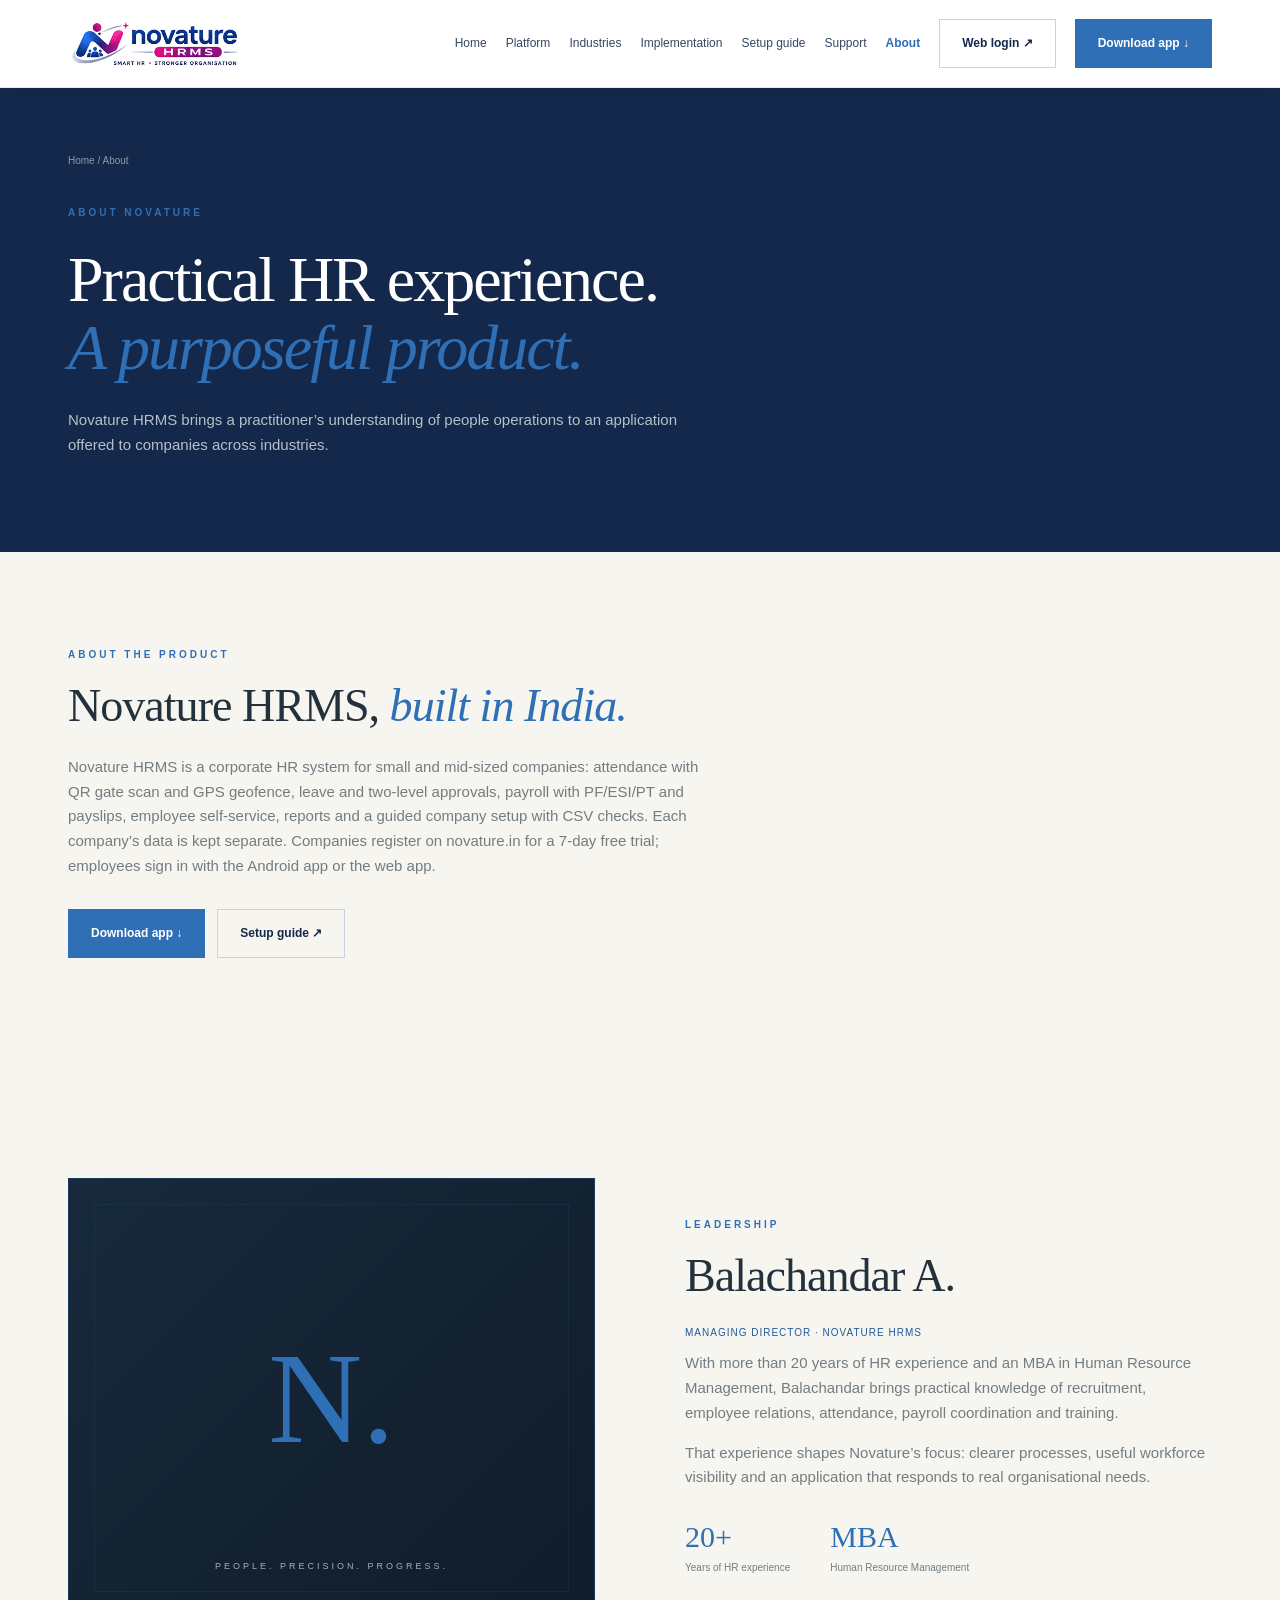
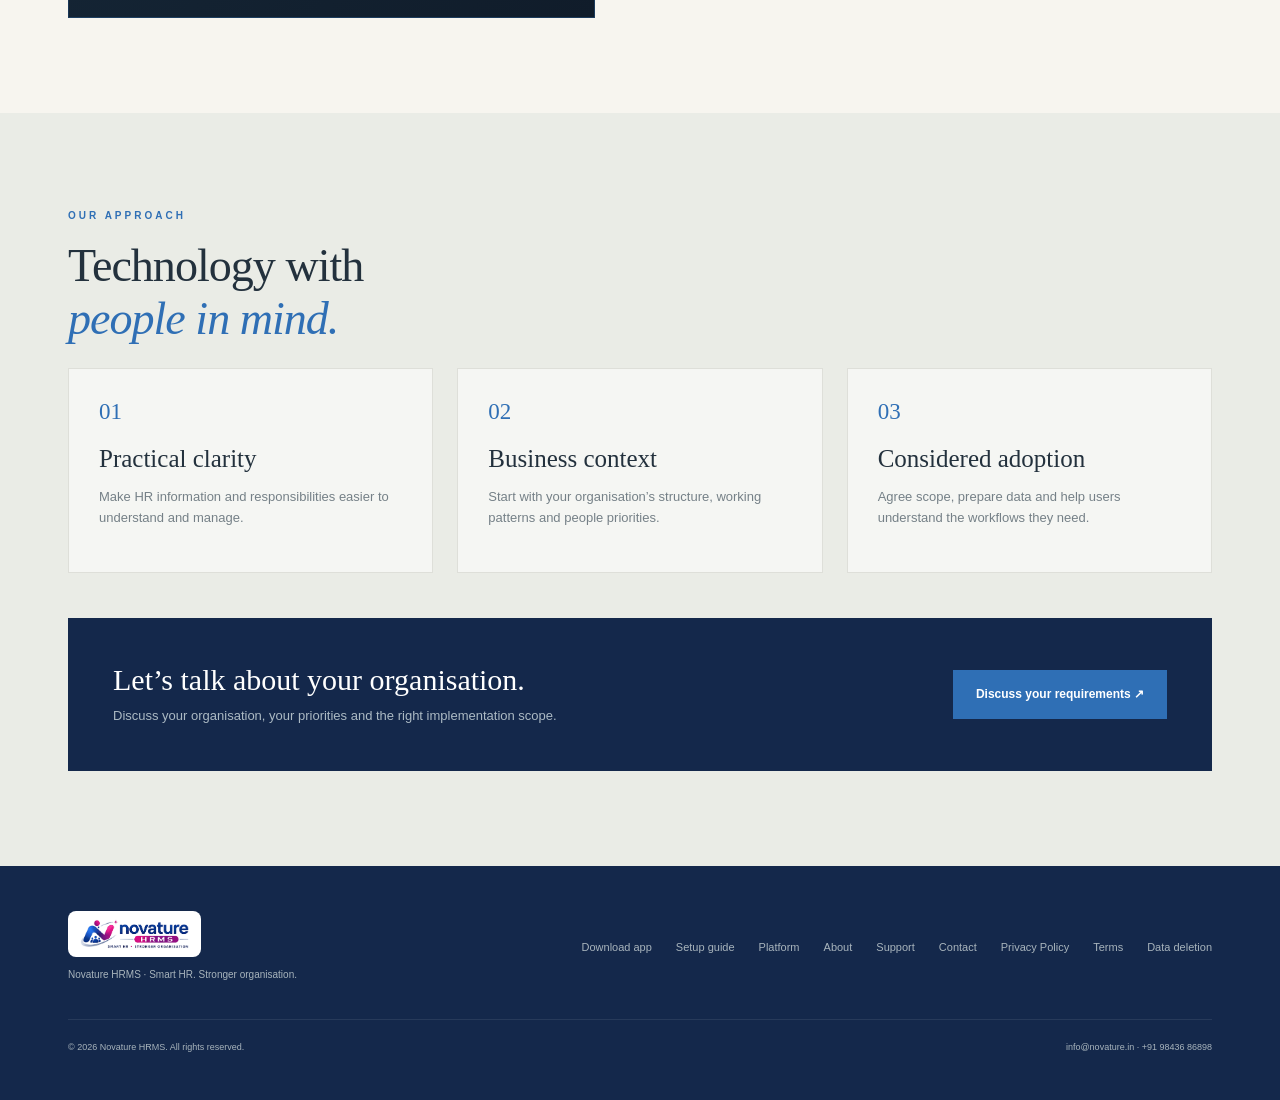
==== about.html @ b503717e "Novature HRMS website" ====
<!doctype html><html lang="en"><head><meta charset="utf-8"><meta name="viewport" content="width=device-width,initial-scale=1"><title>About Novature &amp; Balachandar A. | Novature HRMS</title><meta name="description" content="Meet Balachandar A., Managing Director of Novature HRMS, with more than 20 years of HR experience."><link rel="canonical" href="https://novature.in/about.html"><meta property="og:title" content="About Novature &amp; Balachandar A. | Novature HRMS"><meta property="og:description" content="Meet Balachandar A., Managing Director of Novature HRMS, with more than 20 years of HR experience."><meta property="og:type" content="website"><meta property="og:url" content="https://novature.in/about.html"><meta name="theme-color" content="#14284b"><link rel="icon" href="assets/icon-192.png" type="image/png"><link rel="apple-touch-icon" href="assets/icon-192.png"><meta property="og:image" content="https://novature.in/assets/og-image.png"><meta name="twitter:card" content="summary_large_image"><link rel="stylesheet" href="assets/styles.css"><script src="assets/site.js" defer></script></head><body><a class="skip" href="#main" style="position:absolute;left:-9999px" onfocus="this.style.left='15px'" onblur="this.style.left='-9999px'">Skip to content</a><header><nav class="wrap nav" aria-label="Main navigation"><a class="brand" href="index.html"><img src="assets/novature_logo.png" alt="Novature HRMS – Smart HR, Stronger Organisation" width="190" height="57"></a><button class="menu" aria-controls="navlinks" aria-expanded="false">Menu</button><div class="links" id="navlinks"><a href="index.html">Home</a><a href="platform.html">Platform</a><a href="industries.html">Industries</a><a href="implementation.html">Implementation</a><a href="guide.html">Setup guide</a><a href="support.html">Support</a><a href="about.html" aria-current="page">About</a><a class="btn ghostnav" href="https://balachandarhr.github.io/novaturehrms-site/app/">Web login ↗</a><a class="btn" href="download.html">Download app ↓</a></div></nav></header><main id="main"><section class="pagehero"><div class="wrap"><div class="breadcrumb"><a href="index.html">Home</a> / About</div><div class="eyebrow">ABOUT NOVATURE</div><h1>Practical HR experience.<br><em>A purposeful product.</em></h1><p class="lead">Novature HRMS brings a practitioner’s understanding of people operations to an application offered to companies across industries.</p></div></section><section class="section"><div class="wrap"><div class="eyebrow">ABOUT THE PRODUCT</div><h2>Novature HRMS, <em>built in India.</em></h2><p class="widelead">Novature HRMS is a corporate HR system for small and mid-sized companies: attendance with QR gate scan and GPS geofence, leave and two-level approvals, payroll with PF/ESI/PT and payslips, employee self-service, reports and a guided company setup with CSV checks. Each company’s data is kept separate. Companies register on novature.in for a 7-day free trial; employees sign in with the Android app or the web app.</p><div class="actions"><a class="btn" href="download.html">Download app ↓</a><a class="btn ghost dark" href="guide.html">Setup guide ↗</a></div></div></section><section class="section"><div class="wrap split"><div class="monogram" aria-hidden="true"><strong>N.</strong><small>PEOPLE. PRECISION. PROGRESS.</small></div><div><div class="eyebrow">LEADERSHIP</div><h2>Balachandar A.</h2><p class="pill">MANAGING DIRECTOR · NOVATURE HRMS</p><p class="widelead">With more than 20 years of HR experience and an MBA in Human Resource Management, Balachandar brings practical knowledge of recruitment, employee relations, attendance, payroll coordination and training.</p><p class="widelead">That experience shapes Novature’s focus: clearer processes, useful workforce visibility and an application that responds to real organisational needs.</p><div class="credentials"><div><strong>20+</strong><small style="color:#737e83">Years of HR experience</small></div><div><strong>MBA</strong><small style="color:#737e83">Human Resource Management</small></div></div></div></div></section><section class="section approach"><div class="wrap"><div class="eyebrow">OUR APPROACH</div><h2>Technology with<br><em>people in mind.</em></h2><div class="cards"><article class="card"><span class="num">01</span><h3>Practical clarity</h3><p>Make HR information and responsibilities easier to understand and manage.</p></article><article class="card"><span class="num">02</span><h3>Business context</h3><p>Start with your organisation’s structure, working patterns and people priorities.</p></article><article class="card"><span class="num">03</span><h3>Considered adoption</h3><p>Agree scope, prepare data and help users understand the workflows they need.</p></article></div><div class="callout"><div><h3>Let’s talk about your organisation.</h3><p>Discuss your organisation, your priorities and the right implementation scope.</p></div><a class="btn" href="contact.html">Discuss your requirements ↗</a></div></div></section></main><footer><div class="wrap"><div class="foot"><div><a class="brand fbrand" href="index.html"><img src="assets/novature_logo.png" alt="Novature HRMS" width="170" height="51"></a><p>Novature HRMS · Smart HR. Stronger organisation.</p></div><div class="footnav"><a href="download.html">Download app</a><a href="guide.html">Setup guide</a><a href="platform.html">Platform</a><a href="about.html">About</a><a href="support.html">Support</a><a href="contact.html">Contact</a><a href="privacy.html">Privacy Policy</a><a href="terms.html">Terms</a><a href="data-deletion.html">Data deletion</a></div></div><div class="copyright"><span>© 2026 Novature HRMS. All rights reserved.</span><span><a href="mailto:info@novature.in">info@novature.in</a> · <a href="tel:+919843686898">+91 98436 86898</a></span></div></div></footer></body></html>
---- assets/styles.css ----
:root{--navy:#14284b;--ink:#23313d;--gold:#2f6fb5;--paper:#f7f5ef;--line:#dedfd9}*{box-sizing:border-box}html{scroll-behavior:smooth;scroll-padding-top:90px}body{margin:0;color:var(--ink);background:var(--paper);font:15px/1.65 Arial,sans-serif}a{color:inherit;text-decoration:none}button,input,select,textarea{font:inherit}button,a,input,select,textarea{outline-offset:5px}button{cursor:pointer}.wrap{max-width:1240px;margin:auto;padding:0 48px}.eyebrow{text-transform:uppercase;letter-spacing:3px;font-size:10px;font-weight:bold;color:var(--gold)}header{position:sticky;top:0;z-index:10;background:#ffffff;border-bottom:1px solid #ffffff15;color:white}.nav{height:87px;display:flex;align-items:center;justify-content:space-between;gap:30px}.brand{font-size:27px;letter-spacing:1px;line-height:1}.brand b{font-weight:500}.brand small{display:block;font-size:8px;letter-spacing:4px;margin-top:9px;color:#2f6fb5}.mark{color:var(--gold);margin-right:8px}.links{display:flex;align-items:center;gap:30px;font-size:12px;color:#cbd0d4}.btn{display:inline-flex;align-items:center;justify-content:center;gap:25px;padding:14px 22px;border:1px solid var(--gold);background:var(--gold);color:var(--navy);font-size:12px;font-weight:bold}.btn.ghost{background:transparent;color:inherit;border-color:#ffffff40}.menu{display:none;background:none;color:white;border:1px solid #ffffff50;padding:7px 12px}.hero{background:var(--navy);color:#fff;overflow:hidden;position:relative}.hero:before{content:'';position:absolute;width:700px;height:700px;border-radius:50%;border:1px solid #ffffff08;right:-100px;top:-90px;box-shadow:0 0 0 85px #ffffff02,0 0 0 170px #ffffff02}.hero-grid{display:grid;grid-template-columns:1fr 1fr;gap:65px;align-items:center;min-height:655px;padding-top:72px;padding-bottom:85px;position:relative}h1,h2,h3,p{margin-top:0}h1{font:normal clamp(46px,5vw,68px)/1.07 Georgia,serif;letter-spacing:-2px;margin:25px 0}h1 em,h2 em{color:var(--gold);font-weight:normal}h1 em{display:block}.lead{color:#b7c0c8;max-width:450px;font-size:15px}.actions{display:flex;gap:12px;margin:30px 0}.micro{color:#83919d;font-size:10px;letter-spacing:1px}.dash{background:#f7f8f6;color:var(--ink);border-radius:9px;box-shadow:0 25px 80px #0005;transform:perspective(1100px) rotateY(-7deg);border:6px solid #ffffff12}.dash-top{display:flex;align-items:center;justify-content:space-between;padding:18px;border-bottom:1px solid var(--line);font-size:10px}.dots{color:var(--gold);letter-spacing:4px}.dashboard{display:grid;grid-template-columns:92px 1fr;min-height:330px}.side{background:#eaece8;padding:20px 12px;font-size:8px;line-height:3}.side b{background:var(--navy);display:block;color:white;padding:0 6px;border-radius:4px}.db-main{padding:22px}.db-main h3{font-size:17px;margin-bottom:1px}.db-main p{font-size:8px;color:#7a8389}.stats{display:grid;grid-template-columns:repeat(3,1fr);gap:10px;margin:17px 0}.stat{border:1px solid var(--line);padding:12px;border-radius:5px;font-size:8px}.stat strong{display:block;font-size:22px;font-weight:500}.stat span{font-size:7px;color:#598373}.chart{border:1px solid var(--line);padding:14px;border-radius:5px;font-size:9px}.bars{height:94px;display:flex;gap:13px;align-items:end;margin:15px 0 6px;border-bottom:1px solid var(--line)}.bars i{flex:1;background:#14284b;border-radius:3px 3px 0 0}.bars i:nth-child(even){background:#2f6fb5}.axis{display:flex;justify-content:space-around;font-size:7px;color:#81898b}.sample{text-align:right;font-size:9px;color:#9aa6af;margin-top:14px}.ribbon{border-bottom:1px solid var(--line)}.ribbon .wrap{display:flex;justify-content:space-between;align-items:center;gap:30px;padding-top:25px;padding-bottom:25px;font-size:11px}.ribbon span{color:#7b8589;font-size:9px;letter-spacing:2px}.section{padding:95px 0}h2{font:normal clamp(34px,3.6vw,48px)/1.15 Georgia,serif;letter-spacing:-1px;margin:16px 0 22px}.section-intro{display:flex;align-items:end;justify-content:space-between;gap:60px;margin-bottom:45px}.section-intro>p{max-width:350px;color:#788186;font-size:13px}.tabs{display:flex;gap:8px;margin-bottom:26px;flex-wrap:wrap}.tab{background:transparent;border:1px solid var(--line);padding:10px 18px;font-size:11px;color:var(--ink)}.tab.active{background:var(--navy);color:white;border-color:var(--navy)}.features{display:grid;grid-template-columns:repeat(3,1fr);gap:1px;background:var(--line);border:1px solid var(--line)}.feature{padding:30px;background:var(--paper);min-height:225px}.feature .num{color:var(--gold);font:24px Georgia,serif}.feature h3{font-size:16px;margin:19px 0 9px}.feature p{font-size:12px;color:#737e83;margin-bottom:0}.feature[hidden]{display:none}.approach{background:#eaece6}.split{display:grid;grid-template-columns:1fr 1fr;gap:90px;align-items:center}.process{border-top:1px solid #c9cfca}.step{display:grid;grid-template-columns:35px 1fr;gap:15px;padding:22px 0;border-bottom:1px solid #c9cfca}.step span{font:20px Georgia;color:var(--gold)}.step h3{font-size:14px;margin:0 0 5px}.step p{font-size:12px;color:#717b7e;margin:0}.quote{border-left:2px solid var(--gold);padding-left:25px;font:25px/1.4 Georgia;max-width:420px}.roles{display:grid;grid-template-columns:repeat(3,1fr);gap:28px}.role{border-top:2px solid var(--gold);padding-top:25px}.role small{color:#7b8589;font-size:10px}.role h3{font:26px Georgia;margin:12px 0}.role ul{padding-left:18px;font-size:12px;color:#727d83;line-height:2}.founder{background:var(--navy);color:white}.founder p{color:#aebbc4}.monogram{border:1px solid #2f6fb550;aspect-ratio:1.2;display:flex;align-items:center;justify-content:center;position:relative;background:linear-gradient(135deg,#172a3b,#101c2a)}.monogram:before{content:'';position:absolute;inset:25px;border:1px solid #2f6fb520}.monogram strong{font:130px Georgia;color:var(--gold);font-weight:normal}.monogram small{position:absolute;bottom:43px;font-size:9px;letter-spacing:3px;color:#a4b1bc}.credentials{display:flex;gap:40px;margin-top:30px}.credentials strong{font:30px Georgia;display:block;color:var(--gold)}.credentials small{font-size:10px;color:#aebbc4}.faq{max-width:850px;margin:auto}details{border-bottom:1px solid var(--line);padding:22px 0}summary{cursor:pointer;font-size:15px;list-style:none;display:flex;justify-content:space-between;gap:20px}summary:after{content:'+';color:var(--gold)}details[open] summary:after{content:'−'}details p{color:#758087;font-size:13px;margin:15px 30px 0 0}.contact{background:#eaece6}.contact form{background:var(--paper);padding:35px;border:1px solid var(--line)}label{font-size:11px;display:block;margin-bottom:15px}input,select,textarea{display:block;width:100%;padding:11px;margin-top:5px;background:transparent;border:1px solid #cdd2cc;color:var(--ink);border-radius:0}textarea{resize:vertical;min-height:90px}.form-row{display:grid;grid-template-columns:1fr 1fr;gap:15px}.note{font-size:10px;color:#778185;margin:15px 0 0}.status{font-size:12px;white-space:pre-line}.out{width:100%;min-height:150px}footer{background:var(--navy);color:#a8b4bc;padding:45px 0}.foot{display:flex;justify-content:space-between;gap:30px;align-items:center}.foot p{font-size:10px;margin:10px 0 0}.footnav{display:flex;gap:24px;font-size:11px}.copyright{margin-top:35px;padding-top:20px;border-top:1px solid #ffffff15;display:flex;justify-content:space-between;font-size:9px}.reveal{animation:rise .8s ease both}@keyframes rise{from{opacity:0;transform:translateY(20px)}to{opacity:1;transform:translateY(0)}}@media(max-width:1000px){.wrap{padding-left:25px;padding-right:25px}.hero-grid{gap:30px}.split{gap:40px}.links{gap:18px}}@media(max-width:760px){.nav{height:75px}.menu{display:block}.links{display:none;position:absolute;left:0;right:0;top:75px;background:var(--navy);padding:25px;flex-direction:column;align-items:start}.links.open{display:flex}.hero-grid,.split{grid-template-columns:1fr}.hero-grid{padding-top:45px;gap:35px;padding-bottom:50px}.dash{transform:none}.section{padding:60px 0}.section-intro{display:block}.features,.roles{grid-template-columns:1fr}.feature{min-height:0}.ribbon .wrap{flex-wrap:wrap;justify-content:center;gap:15px 25px}.ribbon span{width:100%;text-align:center}.monogram{max-height:300px}.contact form{padding:22px}.foot{align-items:start;flex-direction:column}.form-row{grid-template-columns:1fr}.copyright{gap:20px}.actions{flex-wrap:wrap}h1{font-size:50px}.credentials{gap:28px}}@media(prefers-reduced-motion:reduce){html{scroll-behavior:auto}.reveal{animation:none}}

.pagehero{background:var(--navy);color:white;padding:65px 0 80px;position:relative;overflow:hidden}.pagehero h1{max-width:830px;font-size:clamp(43px,5vw,64px)}.pagehero .lead{max-width:640px}.breadcrumb{color:#8e9ca8;font-size:10px;margin-bottom:35px}.nav{gap:18px}.links{gap:19px}.links a[aria-current=page]{color:var(--gold)}.badge{padding:7px 12px;border:1px solid #2f6fb550;color:#9fc0e6;font-size:10px;display:inline-block}.widelead{max-width:640px;color:#727d83}.cards{display:grid;grid-template-columns:repeat(3,1fr);gap:24px}.card{padding:30px;border:1px solid var(--line);background:#fff8}.card h3{font:25px/1.2 Georgia;margin:17px 0 12px}.card p{font-size:13px;color:#758087}.card ul{font-size:12px;padding-left:18px;color:#758087;line-height:1.9}.card .num{color:var(--gold);font:23px Georgia}.textlink{font-size:12px;color:#1f5a9e;border-bottom:1px solid #2f6fb560;padding-bottom:4px}.callout{padding:45px;background:var(--navy);color:white;display:flex;align-items:center;justify-content:space-between;gap:30px;margin-top:45px}.callout h3{font:30px Georgia;margin:0 0 8px}.callout p{color:#acbac4;font-size:13px;margin:0}.module{display:grid;grid-template-columns:65px 1fr 1fr;gap:30px;padding:35px 0;border-bottom:1px solid var(--line)}.module h3{font:26px Georgia}.module p{font-size:13px;color:#738086}.module ul{font-size:12px;color:#738086;padding-left:18px;margin-top:0;line-height:2}.module .num{font:28px Georgia;color:var(--gold)}.valuebar{display:grid;grid-template-columns:repeat(3,1fr);gap:30px;margin-top:32px}.valuebar div{border-top:1px solid #2f6fb570;padding-top:20px}.valuebar strong{font:24px Georgia;display:block}.valuebar p{font-size:12px;color:#758087}.supportline{border:1px solid var(--line);padding:22px;margin-bottom:15px}.supportline h3{font-size:14px;margin:0 0 5px}.supportline p{font-size:12px;color:#748087;margin:0}.privacy{max-width:800px}.privacy h3{font:25px Georgia;margin-top:30px}.privacy p,.privacy li{color:#748087;font-size:14px}.contactinfo p{margin-bottom:17px}.contactinfo .label{display:block;font-size:9px;letter-spacing:2px;color:var(--gold);margin-bottom:3px}.footnav{flex-wrap:wrap}.pagehero em{display:inline}.section-intro h2{max-width:700px}.form-row{gap:16px}.legalnote{font-size:11px;color:#788388;margin:26px 0 0}.formnotice{font-size:11px;color:#788388}.pill{color:#1f5a9e;font-size:10px;letter-spacing:1px}.module-list{border-top:1px solid var(--line)}@media(max-width:1000px){.links{gap:12px;font-size:11px}.links .btn{padding:10px 12px}.wrap{padding-left:28px;padding-right:28px}}@media(max-width:850px){.menu{display:block}.links{display:none;position:absolute;top:87px;left:0;right:0;background:var(--navy);padding:25px;flex-direction:column;align-items:start}.links.open{display:flex}.cards{grid-template-columns:1fr 1fr}.module{grid-template-columns:45px 1fr}.module ul{grid-column:2}}@media(max-width:760px){.links{top:75px}.cards,.valuebar{grid-template-columns:1fr}.callout{padding:28px;align-items:start;flex-direction:column}.pagehero{padding:40px 0 55px}.module{gap:15px}.card{padding:25px}.footnav{gap:16px}}

header{color:var(--navy);border-bottom:1px solid #e3e7ee;box-shadow:0 1px 8px #14284b10}.links{color:#33475f}.links a[aria-current=page]{color:var(--gold);font-weight:bold}.brand img{height:52px;width:auto;display:block}.fbrand img{height:46px;background:#fff;padding:6px 10px;border-radius:8px}
.btn.ghostnav{background:transparent;color:var(--navy);border:1px solid #c9d3e0}.btn.ghost.dark{color:var(--navy);border-color:#c9d3e0}
.btn.big{font-size:16px;padding:18px 30px}.dlbtns{margin-top:28px}
.guide{display:grid;gap:34px;margin-top:35px}.gstep{display:grid;grid-template-columns:1.2fr 1fr;gap:40px;align-items:center;padding:30px;border:1px solid var(--line);background:#fff}.gstep h3{font:24px/1.25 Georgia;margin:10px 0}.gstep p{color:#5d6b78}.gstep .num{color:var(--gold);font:26px Georgia}.small{font-size:12px}
.shot{margin:0;text-align:center}.shot img{max-width:100%;max-height:560px;border-radius:14px;border:1px solid #d9dee6;box-shadow:0 10px 30px #14284b20}
.mphone{width:260px;margin:auto;border:8px solid #1d2733;border-radius:26px;background:#fff;text-align:left;padding-bottom:10px;font-size:13px}.mbar{background:#f1f3f6;padding:14px;font-weight:bold;border-radius:16px 16px 0 0}.mrow{display:grid;grid-template-columns:1fr 40px;padding:12px 14px;border-bottom:1px solid #eee}.mrow small{grid-column:1;color:#888}.tog{grid-row:1/3;grid-column:2;align-self:center;width:36px;height:20px;border-radius:10px;background:#ccc;position:relative}.tog:after{content:'';position:absolute;top:2px;left:2px;width:16px;height:16px;border-radius:50%;background:#fff}.tog.on{background:#2f6fb5}.tog.on:after{left:18px}.mcap{font-size:10px;color:#888;padding:0 14px}
.cards.three{margin-top:45px}.product{background:#eef2f7}.prodgrid{display:grid;grid-template-columns:1fr 1.1fr;gap:50px;align-items:start}.phones{display:flex;gap:18px;justify-content:center}.phones img{width:46%;border-radius:16px;border:1px solid #d3dae4;box-shadow:0 12px 30px #14284b25;align-self:flex-start}.phones img+img{margin-top:50px}.feats .step{display:flex;gap:18px;padding:14px 0;border-bottom:1px solid #d9e0ea}.feats .step span{color:var(--gold);font:20px Georgia}.feats h3{margin:0 0 4px;font-size:16px}.feats p{margin:0;font-size:13px;color:#5d6b78}.feats .actions{margin-top:25px;align-items:center;gap:16px}
.pricing{margin-top:45px;padding:32px 40px;background:var(--navy);color:#fff;display:flex;justify-content:space-between;align-items:center;gap:25px}.pricing h3{font:40px Georgia;margin:6px 0}.pricing small{font-size:14px;color:#b8c7da}.pricing p{margin:0;color:#b8c7da;font-size:13px}
.legal table{border-collapse:collapse;width:100%;font-size:13px}.legal td,.legal th{border:1px solid var(--line);padding:8px;text-align:left;vertical-align:top}.legal a{color:#1f5a9e;text-decoration:underline}
@media(max-width:850px){.links{background:#fff;box-shadow:0 8px 20px #0002}.prodgrid,.gstep{grid-template-columns:1fr}.gstep{padding:22px}.pricing{flex-direction:column;align-items:start}}
@media(max-width:760px){.brand img{height:42px}.shot img{max-height:460px}}
.menu{color:var(--navy)!important;border-color:#c9d3e0!important}
.btn{color:#fff}.btn.ghost{color:#fff}.btn.ghostnav,.btn.ghost.dark{color:var(--navy)}
.links a.btn[aria-current=page]{color:#fff}
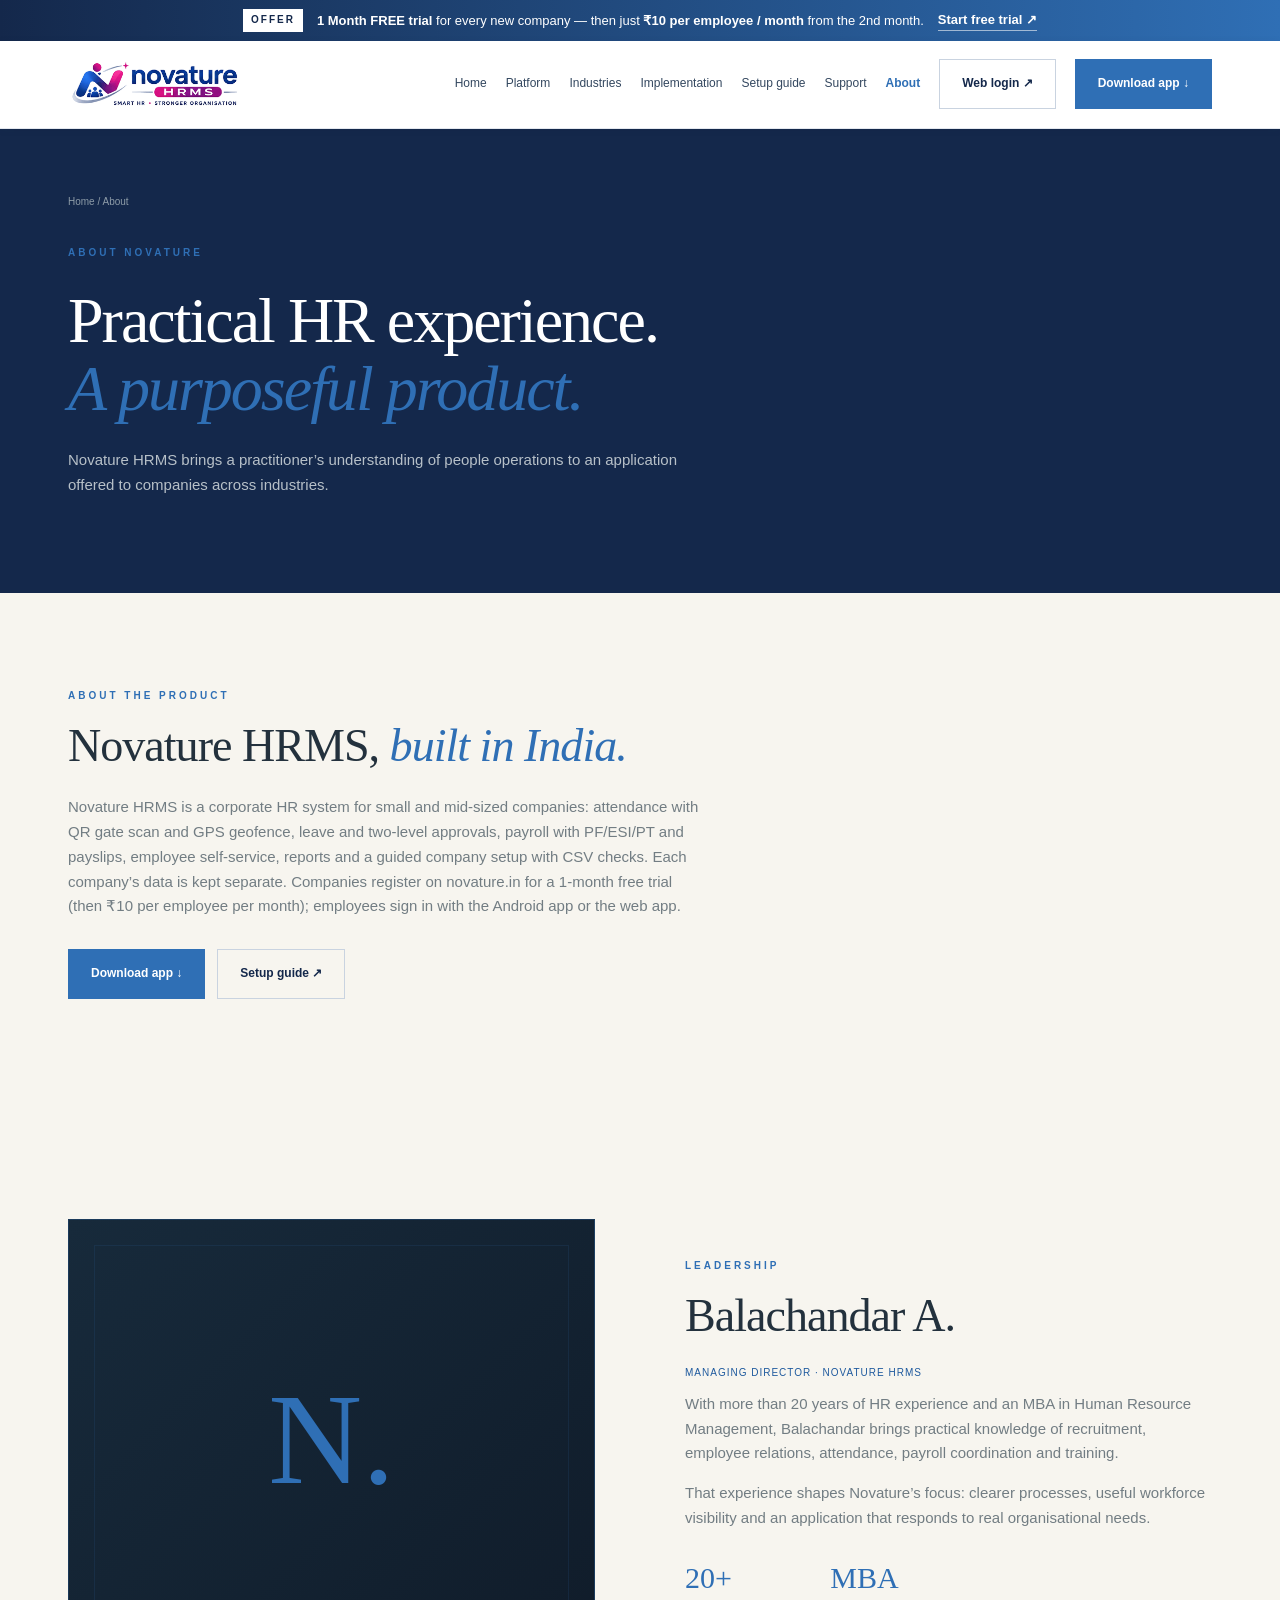
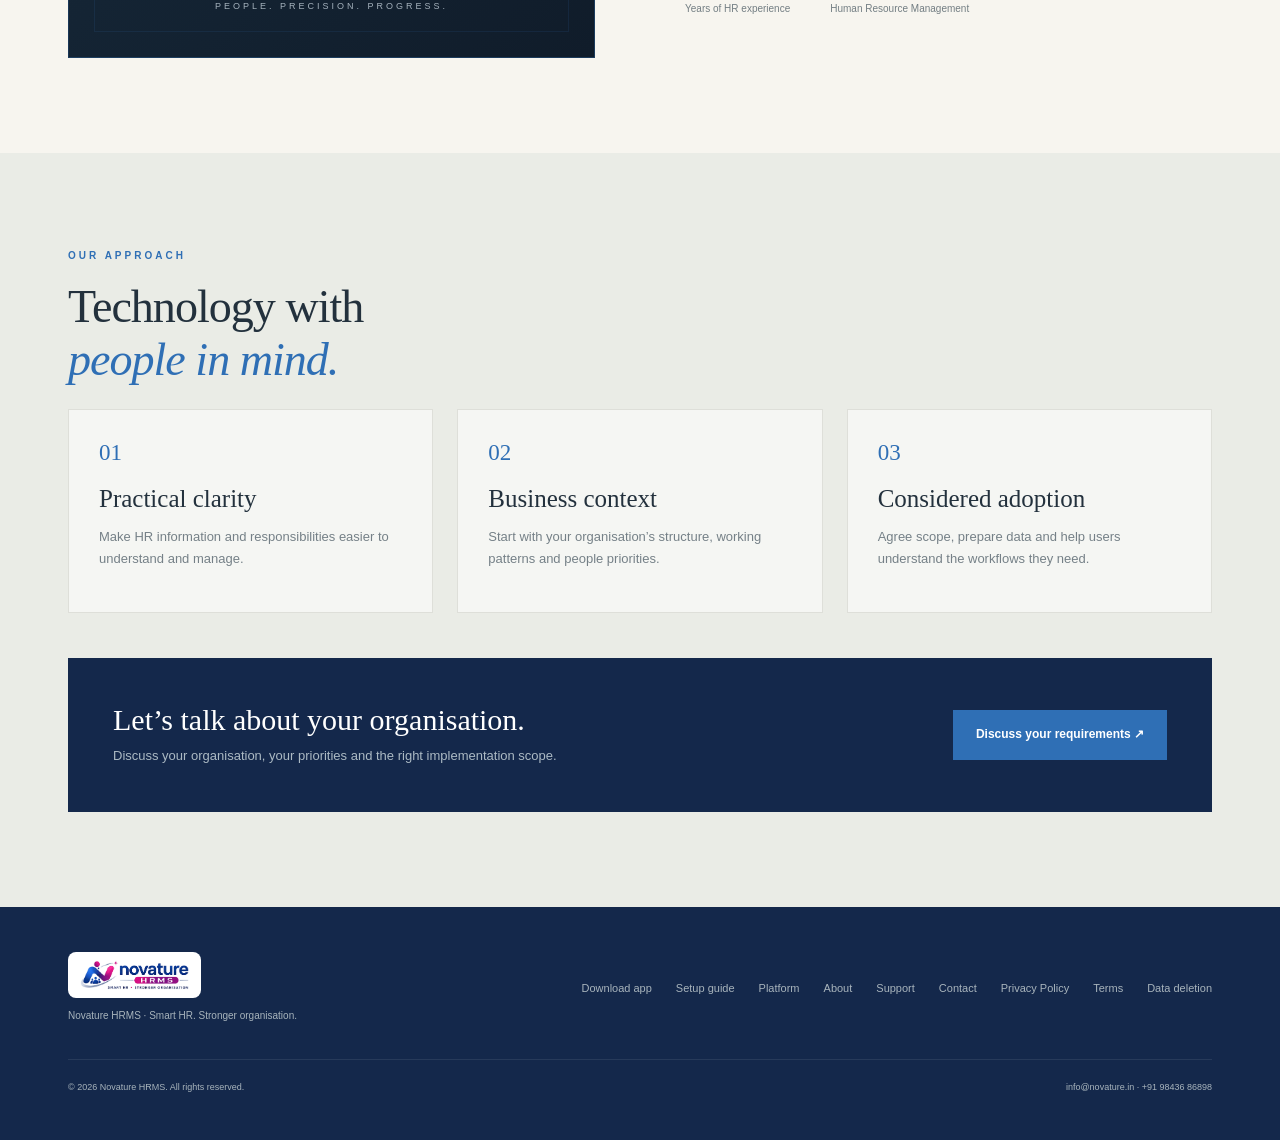
==== commit 3004d837: "Offer: 1 Month FREE trial for every new company, then ₹10/employee/month — offer bar on every page, " ====
--- a/about.html
+++ b/about.html
@@ -1 +1 @@
-<!doctype html><html lang="en"><head><meta charset="utf-8"><meta name="viewport" content="width=device-width,initial-scale=1"><title>About Novature &amp; Balachandar A. | Novature HRMS</title><meta name="description" content="Meet Balachandar A., Managing Director of Novature HRMS, with more than 20 years of HR experience."><link rel="canonical" href="https://novature.in/about.html"><meta property="og:title" content="About Novature &amp; Balachandar A. | Novature HRMS"><meta property="og:description" content="Meet Balachandar A., Managing Director of Novature HRMS, with more than 20 years of HR experience."><meta property="og:type" content="website"><meta property="og:url" content="https://novature.in/about.html"><meta name="theme-color" content="#14284b"><link rel="icon" href="assets/icon-192.png" type="image/png"><link rel="apple-touch-icon" href="assets/icon-192.png"><meta property="og:image" content="https://novature.in/assets/og-image.png"><meta name="twitter:card" content="summary_large_image"><link rel="stylesheet" href="assets/styles.css"><script src="assets/site.js" defer></script></head><body><a class="skip" href="#main" style="position:absolute;left:-9999px" onfocus="this.style.left='15px'" onblur="this.style.left='-9999px'">Skip to content</a><header><nav class="wrap nav" aria-label="Main navigation"><a class="brand" href="index.html"><img src="assets/novature_logo.png" alt="Novature HRMS – Smart HR, Stronger Organisation" width="190" height="57"></a><button class="menu" aria-controls="navlinks" aria-expanded="false">Menu</button><div class="links" id="navlinks"><a href="index.html">Home</a><a href="platform.html">Platform</a><a href="industries.html">Industries</a><a href="implementation.html">Implementation</a><a href="guide.html">Setup guide</a><a href="support.html">Support</a><a href="about.html" aria-current="page">About</a><a class="btn ghostnav" href="https://balachandarhr.github.io/novaturehrms-site/app/">Web login ↗</a><a class="btn" href="download.html">Download app ↓</a></div></nav></header><main id="main"><section class="pagehero"><div class="wrap"><div class="breadcrumb"><a href="index.html">Home</a> / About</div><div class="eyebrow">ABOUT NOVATURE</div><h1>Practical HR experience.<br><em>A purposeful product.</em></h1><p class="lead">Novature HRMS brings a practitioner’s understanding of people operations to an application offered to companies across industries.</p></div></section><section class="section"><div class="wrap"><div class="eyebrow">ABOUT THE PRODUCT</div><h2>Novature HRMS, <em>built in India.</em></h2><p class="widelead">Novature HRMS is a corporate HR system for small and mid-sized companies: attendance with QR gate scan and GPS geofence, leave and two-level approvals, payroll with PF/ESI/PT and payslips, employee self-service, reports and a guided company setup with CSV checks. Each company’s data is kept separate. Companies register on novature.in for a 7-day free trial; employees sign in with the Android app or the web app.</p><div class="actions"><a class="btn" href="download.html">Download app ↓</a><a class="btn ghost dark" href="guide.html">Setup guide ↗</a></div></div></section><section class="section"><div class="wrap split"><div class="monogram" aria-hidden="true"><strong>N.</strong><small>PEOPLE. PRECISION. PROGRESS.</small></div><div><div class="eyebrow">LEADERSHIP</div><h2>Balachandar A.</h2><p class="pill">MANAGING DIRECTOR · NOVATURE HRMS</p><p class="widelead">With more than 20 years of HR experience and an MBA in Human Resource Management, Balachandar brings practical knowledge of recruitment, employee relations, attendance, payroll coordination and training.</p><p class="widelead">That experience shapes Novature’s focus: clearer processes, useful workforce visibility and an application that responds to real organisational needs.</p><div class="credentials"><div><strong>20+</strong><small style="color:#737e83">Years of HR experience</small></div><div><strong>MBA</strong><small style="color:#737e83">Human Resource Management</small></div></div></div></div></section><section class="section approach"><div class="wrap"><div class="eyebrow">OUR APPROACH</div><h2>Technology with<br><em>people in mind.</em></h2><div class="cards"><article class="card"><span class="num">01</span><h3>Practical clarity</h3><p>Make HR information and responsibilities easier to understand and manage.</p></article><article class="card"><span class="num">02</span><h3>Business context</h3><p>Start with your organisation’s structure, working patterns and people priorities.</p></article><article class="card"><span class="num">03</span><h3>Considered adoption</h3><p>Agree scope, prepare data and help users understand the workflows they need.</p></article></div><div class="callout"><div><h3>Let’s talk about your organisation.</h3><p>Discuss your organisation, your priorities and the right implementation scope.</p></div><a class="btn" href="contact.html">Discuss your requirements ↗</a></div></div></section></main><footer><div class="wrap"><div class="foot"><div><a class="brand fbrand" href="index.html"><img src="assets/novature_logo.png" alt="Novature HRMS" width="170" height="51"></a><p>Novature HRMS · Smart HR. Stronger organisation.</p></div><div class="footnav"><a href="download.html">Download app</a><a href="guide.html">Setup guide</a><a href="platform.html">Platform</a><a href="about.html">About</a><a href="support.html">Support</a><a href="contact.html">Contact</a><a href="privacy.html">Privacy Policy</a><a href="terms.html">Terms</a><a href="data-deletion.html">Data deletion</a></div></div><div class="copyright"><span>© 2026 Novature HRMS. All rights reserved.</span><span><a href="mailto:info@novature.in">info@novature.in</a> · <a href="tel:+919843686898">+91 98436 86898</a></span></div></div></footer></body></html>+<!doctype html><html lang="en"><head><meta charset="utf-8"><meta name="viewport" content="width=device-width,initial-scale=1"><title>About Novature &amp; Balachandar A. | Novature HRMS</title><meta name="description" content="Meet Balachandar A., Managing Director of Novature HRMS, with more than 20 years of HR experience."><link rel="canonical" href="https://novature.in/about.html"><meta property="og:title" content="About Novature &amp; Balachandar A. | Novature HRMS"><meta property="og:description" content="Meet Balachandar A., Managing Director of Novature HRMS, with more than 20 years of HR experience."><meta property="og:type" content="website"><meta property="og:url" content="https://novature.in/about.html"><meta name="theme-color" content="#14284b"><link rel="icon" href="assets/icon-192.png" type="image/png"><link rel="apple-touch-icon" href="assets/icon-192.png"><meta property="og:image" content="https://novature.in/assets/og-image.png"><meta name="twitter:card" content="summary_large_image"><link rel="stylesheet" href="assets/styles.css"><script src="assets/site.js" defer></script></head><body><div class="offer-bar" role="note"><div class="wrap offer-inner"><span class="offer-tag">OFFER</span><span><b>1 Month FREE trial</b> for every new company — then just <b>₹10 per employee / month</b> from the 2nd month.</span><a class="offer-link" href="https://hrms.novature.in/app/" target="_blank" rel="noopener">Start free trial ↗</a></div></div><a class="skip" href="#main" style="position:absolute;left:-9999px" onfocus="this.style.left='15px'" onblur="this.style.left='-9999px'">Skip to content</a><header><nav class="wrap nav" aria-label="Main navigation"><a class="brand" href="index.html"><img src="assets/novature_logo.png" alt="Novature HRMS – Smart HR, Stronger Organisation" width="190" height="57"></a><button class="menu" aria-controls="navlinks" aria-expanded="false">Menu</button><div class="links" id="navlinks"><a href="index.html">Home</a><a href="platform.html">Platform</a><a href="industries.html">Industries</a><a href="implementation.html">Implementation</a><a href="guide.html">Setup guide</a><a href="support.html">Support</a><a href="about.html" aria-current="page">About</a><a class="btn ghostnav" href="https://hrms.novature.in/app/">Web login ↗</a><a class="btn" href="download.html">Download app ↓</a></div></nav></header><main id="main"><section class="pagehero"><div class="wrap"><div class="breadcrumb"><a href="index.html">Home</a> / About</div><div class="eyebrow">ABOUT NOVATURE</div><h1>Practical HR experience.<br><em>A purposeful product.</em></h1><p class="lead">Novature HRMS brings a practitioner’s understanding of people operations to an application offered to companies across industries.</p></div></section><section class="section"><div class="wrap"><div class="eyebrow">ABOUT THE PRODUCT</div><h2>Novature HRMS, <em>built in India.</em></h2><p class="widelead">Novature HRMS is a corporate HR system for small and mid-sized companies: attendance with QR gate scan and GPS geofence, leave and two-level approvals, payroll with PF/ESI/PT and payslips, employee self-service, reports and a guided company setup with CSV checks. Each company’s data is kept separate. Companies register on novature.in for a 1-month free trial (then ₹10 per employee per month); employees sign in with the Android app or the web app.</p><div class="actions"><a class="btn" href="download.html">Download app ↓</a><a class="btn ghost dark" href="guide.html">Setup guide ↗</a></div></div></section><section class="section"><div class="wrap split"><div class="monogram" aria-hidden="true"><strong>N.</strong><small>PEOPLE. PRECISION. PROGRESS.</small></div><div><div class="eyebrow">LEADERSHIP</div><h2>Balachandar A.</h2><p class="pill">MANAGING DIRECTOR · NOVATURE HRMS</p><p class="widelead">With more than 20 years of HR experience and an MBA in Human Resource Management, Balachandar brings practical knowledge of recruitment, employee relations, attendance, payroll coordination and training.</p><p class="widelead">That experience shapes Novature’s focus: clearer processes, useful workforce visibility and an application that responds to real organisational needs.</p><div class="credentials"><div><strong>20+</strong><small style="color:#737e83">Years of HR experience</small></div><div><strong>MBA</strong><small style="color:#737e83">Human Resource Management</small></div></div></div></div></section><section class="section approach"><div class="wrap"><div class="eyebrow">OUR APPROACH</div><h2>Technology with<br><em>people in mind.</em></h2><div class="cards"><article class="card"><span class="num">01</span><h3>Practical clarity</h3><p>Make HR information and responsibilities easier to understand and manage.</p></article><article class="card"><span class="num">02</span><h3>Business context</h3><p>Start with your organisation’s structure, working patterns and people priorities.</p></article><article class="card"><span class="num">03</span><h3>Considered adoption</h3><p>Agree scope, prepare data and help users understand the workflows they need.</p></article></div><div class="callout"><div><h3>Let’s talk about your organisation.</h3><p>Discuss your organisation, your priorities and the right implementation scope.</p></div><a class="btn" href="contact.html">Discuss your requirements ↗</a></div></div></section></main><footer><div class="wrap"><div class="foot"><div><a class="brand fbrand" href="index.html"><img src="assets/novature_logo.png" alt="Novature HRMS" width="170" height="51"></a><p>Novature HRMS · Smart HR. Stronger organisation.</p></div><div class="footnav"><a href="download.html">Download app</a><a href="guide.html">Setup guide</a><a href="platform.html">Platform</a><a href="about.html">About</a><a href="support.html">Support</a><a href="contact.html">Contact</a><a href="privacy.html">Privacy Policy</a><a href="terms.html">Terms</a><a href="data-deletion.html">Data deletion</a></div></div><div class="copyright"><span>© 2026 Novature HRMS. All rights reserved.</span><span><a href="mailto:info@novature.in">info@novature.in</a> · <a href="tel:+919843686898">+91 98436 86898</a></span></div></div></footer></body></html>
--- a/assets/styles.css
+++ b/assets/styles.css
@@ -17,3 +17,6 @@
 .menu{color:var(--navy)!important;border-color:#c9d3e0!important}
 .btn{color:#fff}.btn.ghost{color:#fff}.btn.ghostnav,.btn.ghost.dark{color:var(--navy)}
 .links a.btn[aria-current=page]{color:#fff}
+/* Launch offer: 1 Month FREE trial, then ₹10/employee/month */
+.offer-bar{background:linear-gradient(90deg,#14284b,#2f6fb5);color:#fff;font-size:13px}.offer-inner{display:flex;align-items:center;justify-content:center;gap:14px;flex-wrap:wrap;padding-top:9px;padding-bottom:9px;text-align:center}.offer-tag{display:inline-block;background:#fff;color:#14284b;font-weight:bold;font-size:10px;letter-spacing:2px;padding:3px 8px}.offer-link{border-bottom:1px solid #ffffff90;font-weight:bold;white-space:nowrap}.offer-link:hover{border-color:#fff}
+.offer-badge{display:inline-block;background:#fff;color:var(--navy);font-weight:bold;font-size:10px;letter-spacing:2px;padding:4px 10px;margin-bottom:10px}.offer-hl{color:#fff}.hero-offer{display:inline-flex;flex-wrap:wrap;align-items:center;gap:6px 10px;margin:18px 0 0;padding:8px 14px;border:1px solid #ffffff40;font-size:13px}
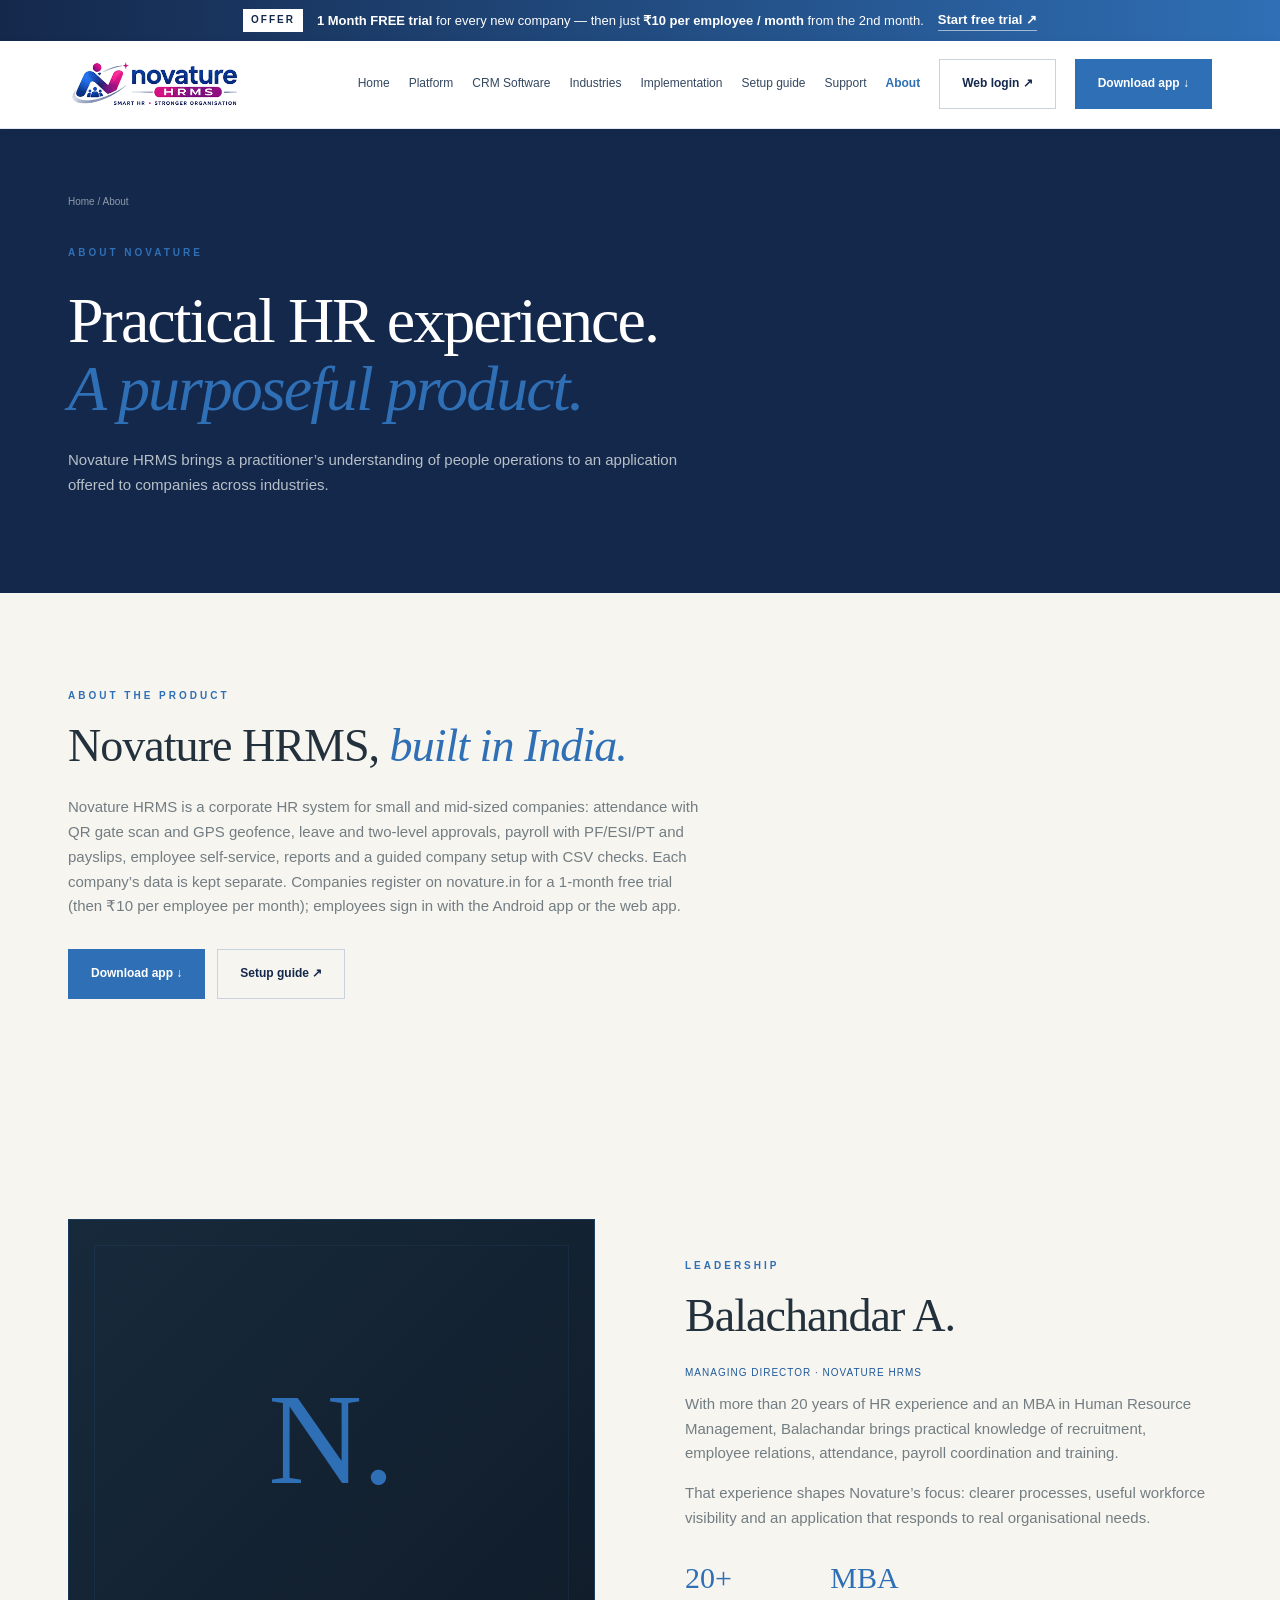
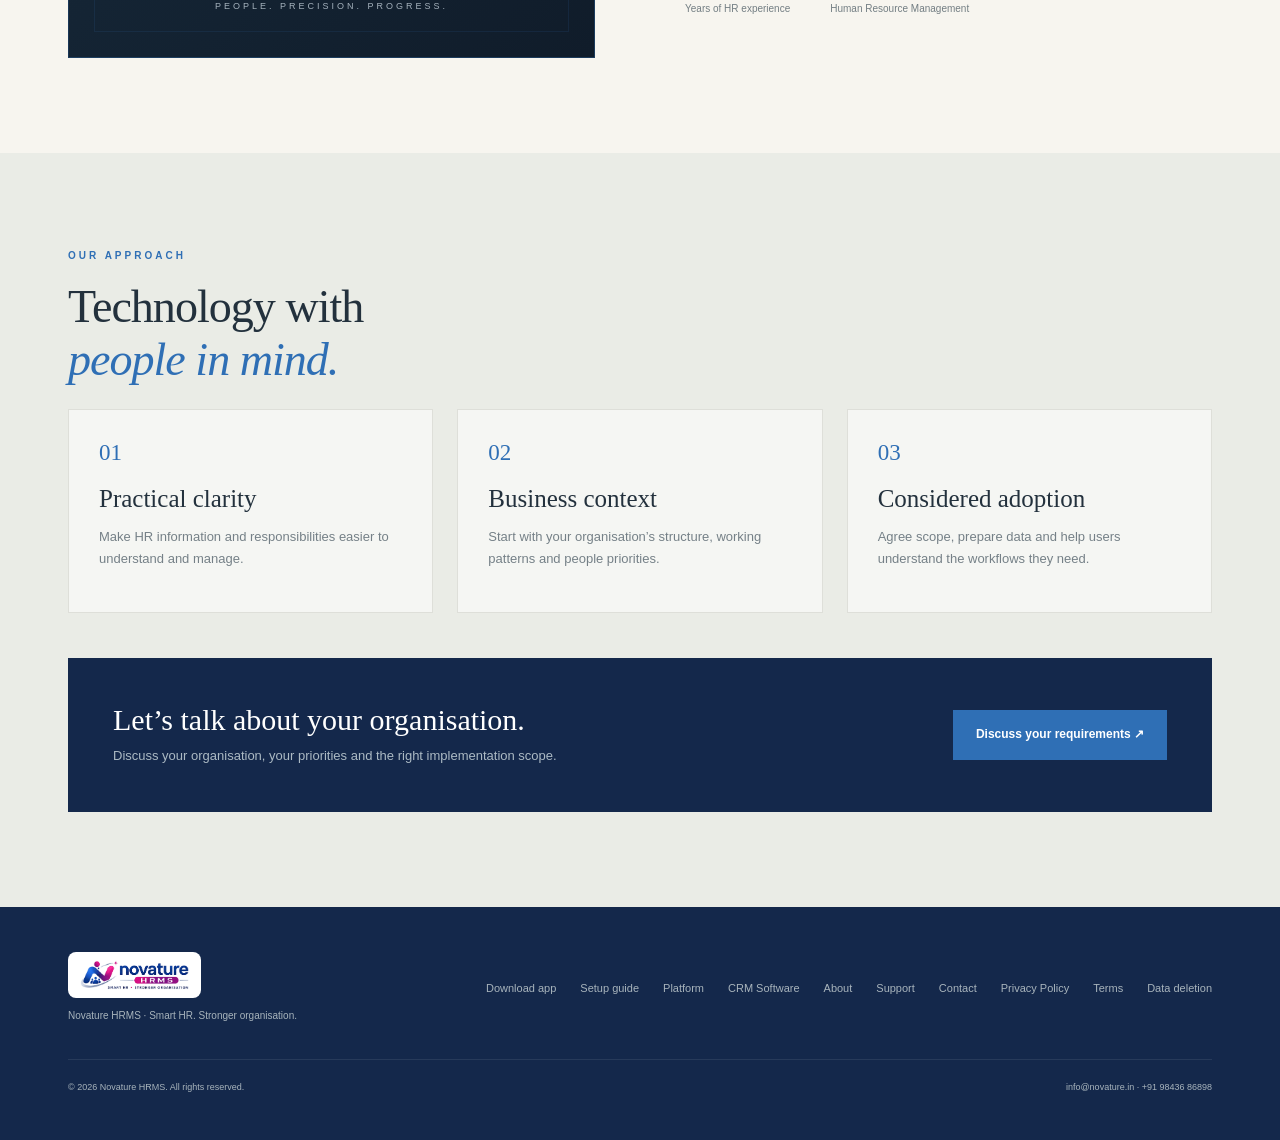
==== commit 178850d8: "Add CRM Software for Marketing Team page and app links. Publish the Novature CRM page on novature.in" ====
--- a/about.html
+++ b/about.html
@@ -1 +1 @@
-<!doctype html><html lang="en"><head><meta charset="utf-8"><meta name="viewport" content="width=device-width,initial-scale=1"><title>About Novature &amp; Balachandar A. | Novature HRMS</title><meta name="description" content="Meet Balachandar A., Managing Director of Novature HRMS, with more than 20 years of HR experience."><link rel="canonical" href="https://novature.in/about.html"><meta property="og:title" content="About Novature &amp; Balachandar A. | Novature HRMS"><meta property="og:description" content="Meet Balachandar A., Managing Director of Novature HRMS, with more than 20 years of HR experience."><meta property="og:type" content="website"><meta property="og:url" content="https://novature.in/about.html"><meta name="theme-color" content="#14284b"><link rel="icon" href="assets/icon-192.png" type="image/png"><link rel="apple-touch-icon" href="assets/icon-192.png"><meta property="og:image" content="https://novature.in/assets/og-image.png"><meta name="twitter:card" content="summary_large_image"><link rel="stylesheet" href="assets/styles.css"><script src="assets/site.js" defer></script></head><body><div class="offer-bar" role="note"><div class="wrap offer-inner"><span class="offer-tag">OFFER</span><span><b>1 Month FREE trial</b> for every new company — then just <b>₹10 per employee / month</b> from the 2nd month.</span><a class="offer-link" href="https://hrms.novature.in/app/" target="_blank" rel="noopener">Start free trial ↗</a></div></div><a class="skip" href="#main" style="position:absolute;left:-9999px" onfocus="this.style.left='15px'" onblur="this.style.left='-9999px'">Skip to content</a><header><nav class="wrap nav" aria-label="Main navigation"><a class="brand" href="index.html"><img src="assets/novature_logo.png" alt="Novature HRMS – Smart HR, Stronger Organisation" width="190" height="57"></a><button class="menu" aria-controls="navlinks" aria-expanded="false">Menu</button><div class="links" id="navlinks"><a href="index.html">Home</a><a href="platform.html">Platform</a><a href="industries.html">Industries</a><a href="implementation.html">Implementation</a><a href="guide.html">Setup guide</a><a href="support.html">Support</a><a href="about.html" aria-current="page">About</a><a class="btn ghostnav" href="https://hrms.novature.in/app/">Web login ↗</a><a class="btn" href="download.html">Download app ↓</a></div></nav></header><main id="main"><section class="pagehero"><div class="wrap"><div class="breadcrumb"><a href="index.html">Home</a> / About</div><div class="eyebrow">ABOUT NOVATURE</div><h1>Practical HR experience.<br><em>A purposeful product.</em></h1><p class="lead">Novature HRMS brings a practitioner’s understanding of people operations to an application offered to companies across industries.</p></div></section><section class="section"><div class="wrap"><div class="eyebrow">ABOUT THE PRODUCT</div><h2>Novature HRMS, <em>built in India.</em></h2><p class="widelead">Novature HRMS is a corporate HR system for small and mid-sized companies: attendance with QR gate scan and GPS geofence, leave and two-level approvals, payroll with PF/ESI/PT and payslips, employee self-service, reports and a guided company setup with CSV checks. Each company’s data is kept separate. Companies register on novature.in for a 1-month free trial (then ₹10 per employee per month); employees sign in with the Android app or the web app.</p><div class="actions"><a class="btn" href="download.html">Download app ↓</a><a class="btn ghost dark" href="guide.html">Setup guide ↗</a></div></div></section><section class="section"><div class="wrap split"><div class="monogram" aria-hidden="true"><strong>N.</strong><small>PEOPLE. PRECISION. PROGRESS.</small></div><div><div class="eyebrow">LEADERSHIP</div><h2>Balachandar A.</h2><p class="pill">MANAGING DIRECTOR · NOVATURE HRMS</p><p class="widelead">With more than 20 years of HR experience and an MBA in Human Resource Management, Balachandar brings practical knowledge of recruitment, employee relations, attendance, payroll coordination and training.</p><p class="widelead">That experience shapes Novature’s focus: clearer processes, useful workforce visibility and an application that responds to real organisational needs.</p><div class="credentials"><div><strong>20+</strong><small style="color:#737e83">Years of HR experience</small></div><div><strong>MBA</strong><small style="color:#737e83">Human Resource Management</small></div></div></div></div></section><section class="section approach"><div class="wrap"><div class="eyebrow">OUR APPROACH</div><h2>Technology with<br><em>people in mind.</em></h2><div class="cards"><article class="card"><span class="num">01</span><h3>Practical clarity</h3><p>Make HR information and responsibilities easier to understand and manage.</p></article><article class="card"><span class="num">02</span><h3>Business context</h3><p>Start with your organisation’s structure, working patterns and people priorities.</p></article><article class="card"><span class="num">03</span><h3>Considered adoption</h3><p>Agree scope, prepare data and help users understand the workflows they need.</p></article></div><div class="callout"><div><h3>Let’s talk about your organisation.</h3><p>Discuss your organisation, your priorities and the right implementation scope.</p></div><a class="btn" href="contact.html">Discuss your requirements ↗</a></div></div></section></main><footer><div class="wrap"><div class="foot"><div><a class="brand fbrand" href="index.html"><img src="assets/novature_logo.png" alt="Novature HRMS" width="170" height="51"></a><p>Novature HRMS · Smart HR. Stronger organisation.</p></div><div class="footnav"><a href="download.html">Download app</a><a href="guide.html">Setup guide</a><a href="platform.html">Platform</a><a href="about.html">About</a><a href="support.html">Support</a><a href="contact.html">Contact</a><a href="privacy.html">Privacy Policy</a><a href="terms.html">Terms</a><a href="data-deletion.html">Data deletion</a></div></div><div class="copyright"><span>© 2026 Novature HRMS. All rights reserved.</span><span><a href="mailto:info@novature.in">info@novature.in</a> · <a href="tel:+919843686898">+91 98436 86898</a></span></div></div></footer></body></html>+<!doctype html><html lang="en"><head><meta charset="utf-8"><meta name="viewport" content="width=device-width,initial-scale=1"><title>About Novature &amp; Balachandar A. | Novature HRMS</title><meta name="description" content="Meet Balachandar A., Managing Director of Novature HRMS, with more than 20 years of HR experience."><link rel="canonical" href="https://novature.in/about.html"><meta property="og:title" content="About Novature &amp; Balachandar A. | Novature HRMS"><meta property="og:description" content="Meet Balachandar A., Managing Director of Novature HRMS, with more than 20 years of HR experience."><meta property="og:type" content="website"><meta property="og:url" content="https://novature.in/about.html"><meta name="theme-color" content="#14284b"><link rel="icon" href="assets/icon-192.png" type="image/png"><link rel="apple-touch-icon" href="assets/icon-192.png"><meta property="og:image" content="https://novature.in/assets/og-image.png"><meta name="twitter:card" content="summary_large_image"><link rel="stylesheet" href="assets/styles.css"><script src="assets/site.js" defer></script></head><body><div class="offer-bar" role="note"><div class="wrap offer-inner"><span class="offer-tag">OFFER</span><span><b>1 Month FREE trial</b> for every new company — then just <b>₹10 per employee / month</b> from the 2nd month.</span><a class="offer-link" href="https://hrms.novature.in/app/" target="_blank" rel="noopener">Start free trial ↗</a></div></div><a class="skip" href="#main" style="position:absolute;left:-9999px" onfocus="this.style.left='15px'" onblur="this.style.left='-9999px'">Skip to content</a><header><nav class="wrap nav" aria-label="Main navigation"><a class="brand" href="index.html"><img src="assets/novature_logo.png" alt="Novature HRMS – Smart HR, Stronger Organisation" width="190" height="57"></a><button class="menu" aria-controls="navlinks" aria-expanded="false">Menu</button><div class="links" id="navlinks"><a href="index.html">Home</a><a href="platform.html">Platform</a><a href="crm.html">CRM Software</a><a href="industries.html">Industries</a><a href="implementation.html">Implementation</a><a href="guide.html">Setup guide</a><a href="support.html">Support</a><a href="about.html" aria-current="page">About</a><a class="btn ghostnav" href="https://hrms.novature.in/app/">Web login ↗</a><a class="btn" href="download.html">Download app ↓</a></div></nav></header><main id="main"><section class="pagehero"><div class="wrap"><div class="breadcrumb"><a href="index.html">Home</a> / About</div><div class="eyebrow">ABOUT NOVATURE</div><h1>Practical HR experience.<br><em>A purposeful product.</em></h1><p class="lead">Novature HRMS brings a practitioner’s understanding of people operations to an application offered to companies across industries.</p></div></section><section class="section"><div class="wrap"><div class="eyebrow">ABOUT THE PRODUCT</div><h2>Novature HRMS, <em>built in India.</em></h2><p class="widelead">Novature HRMS is a corporate HR system for small and mid-sized companies: attendance with QR gate scan and GPS geofence, leave and two-level approvals, payroll with PF/ESI/PT and payslips, employee self-service, reports and a guided company setup with CSV checks. Each company’s data is kept separate. Companies register on novature.in for a 1-month free trial (then ₹10 per employee per month); employees sign in with the Android app or the web app.</p><div class="actions"><a class="btn" href="download.html">Download app ↓</a><a class="btn ghost dark" href="guide.html">Setup guide ↗</a></div></div></section><section class="section"><div class="wrap split"><div class="monogram" aria-hidden="true"><strong>N.</strong><small>PEOPLE. PRECISION. PROGRESS.</small></div><div><div class="eyebrow">LEADERSHIP</div><h2>Balachandar A.</h2><p class="pill">MANAGING DIRECTOR · NOVATURE HRMS</p><p class="widelead">With more than 20 years of HR experience and an MBA in Human Resource Management, Balachandar brings practical knowledge of recruitment, employee relations, attendance, payroll coordination and training.</p><p class="widelead">That experience shapes Novature’s focus: clearer processes, useful workforce visibility and an application that responds to real organisational needs.</p><div class="credentials"><div><strong>20+</strong><small style="color:#737e83">Years of HR experience</small></div><div><strong>MBA</strong><small style="color:#737e83">Human Resource Management</small></div></div></div></div></section><section class="section approach"><div class="wrap"><div class="eyebrow">OUR APPROACH</div><h2>Technology with<br><em>people in mind.</em></h2><div class="cards"><article class="card"><span class="num">01</span><h3>Practical clarity</h3><p>Make HR information and responsibilities easier to understand and manage.</p></article><article class="card"><span class="num">02</span><h3>Business context</h3><p>Start with your organisation’s structure, working patterns and people priorities.</p></article><article class="card"><span class="num">03</span><h3>Considered adoption</h3><p>Agree scope, prepare data and help users understand the workflows they need.</p></article></div><div class="callout"><div><h3>Let’s talk about your organisation.</h3><p>Discuss your organisation, your priorities and the right implementation scope.</p></div><a class="btn" href="contact.html">Discuss your requirements ↗</a></div></div></section></main><footer><div class="wrap"><div class="foot"><div><a class="brand fbrand" href="index.html"><img src="assets/novature_logo.png" alt="Novature HRMS" width="170" height="51"></a><p>Novature HRMS · Smart HR. Stronger organisation.</p></div><div class="footnav"><a href="download.html">Download app</a><a href="guide.html">Setup guide</a><a href="platform.html">Platform</a><a href="crm.html">CRM Software</a><a href="about.html">About</a><a href="support.html">Support</a><a href="contact.html">Contact</a><a href="privacy.html">Privacy Policy</a><a href="terms.html">Terms</a><a href="data-deletion.html">Data deletion</a></div></div><div class="copyright"><span>© 2026 Novature HRMS. All rights reserved.</span><span><a href="mailto:info@novature.in">info@novature.in</a> · <a href="tel:+919843686898">+91 98436 86898</a></span></div></div></footer></body></html>
--- a/assets/styles.css
+++ b/assets/styles.css
@@ -20,3 +20,4 @@
 /* Launch offer: 1 Month FREE trial, then ₹10/employee/month */
 .offer-bar{background:linear-gradient(90deg,#14284b,#2f6fb5);color:#fff;font-size:13px}.offer-inner{display:flex;align-items:center;justify-content:center;gap:14px;flex-wrap:wrap;padding-top:9px;padding-bottom:9px;text-align:center}.offer-tag{display:inline-block;background:#fff;color:#14284b;font-weight:bold;font-size:10px;letter-spacing:2px;padding:3px 8px}.offer-link{border-bottom:1px solid #ffffff90;font-weight:bold;white-space:nowrap}.offer-link:hover{border-color:#fff}
 .offer-badge{display:inline-block;background:#fff;color:var(--navy);font-weight:bold;font-size:10px;letter-spacing:2px;padding:4px 10px;margin-bottom:10px}.offer-hl{color:#fff}.hero-offer{display:inline-flex;flex-wrap:wrap;align-items:center;gap:6px 10px;margin:18px 0 0;padding:8px 14px;border:1px solid #ffffff40;font-size:13px}
+.visitor-strip{margin-top:16px;padding-top:14px;border-top:1px solid #ffffff15;text-align:center;font-size:11px;letter-spacing:.08em;color:#a8b4bc}
